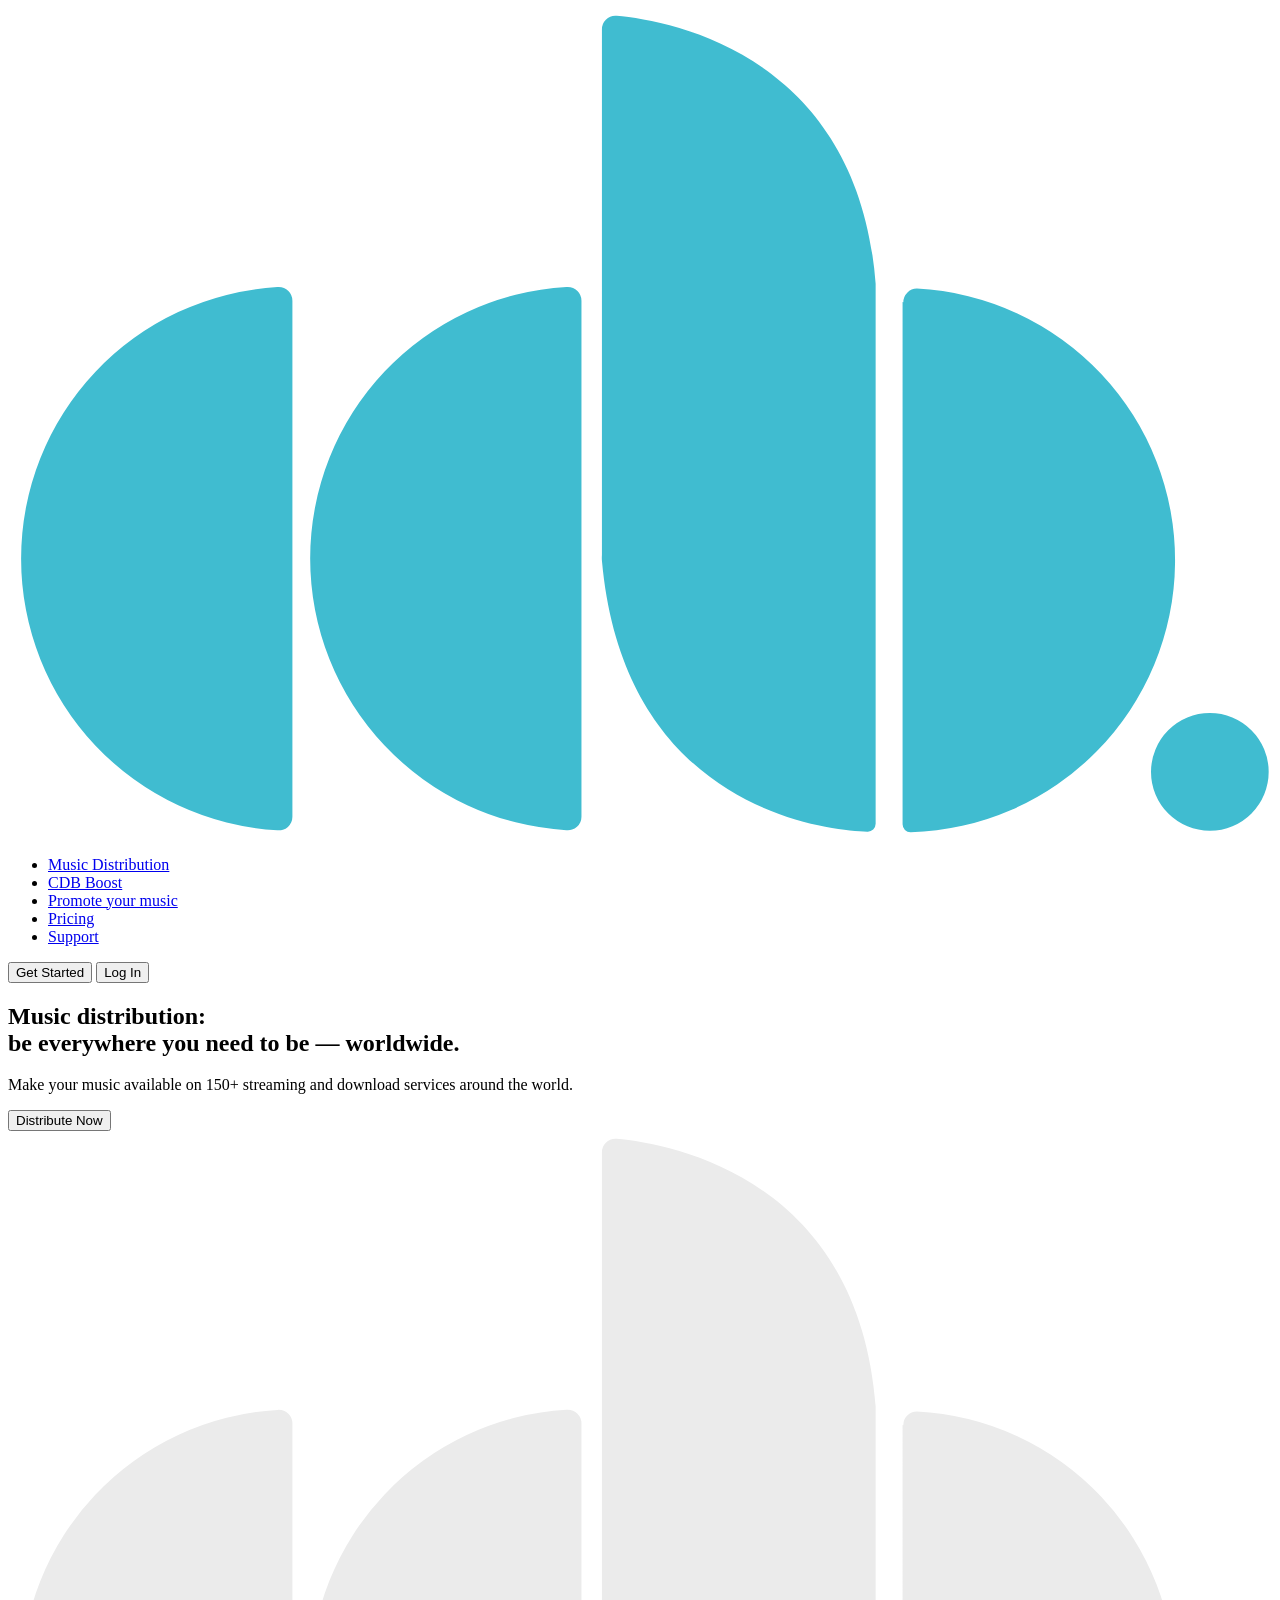
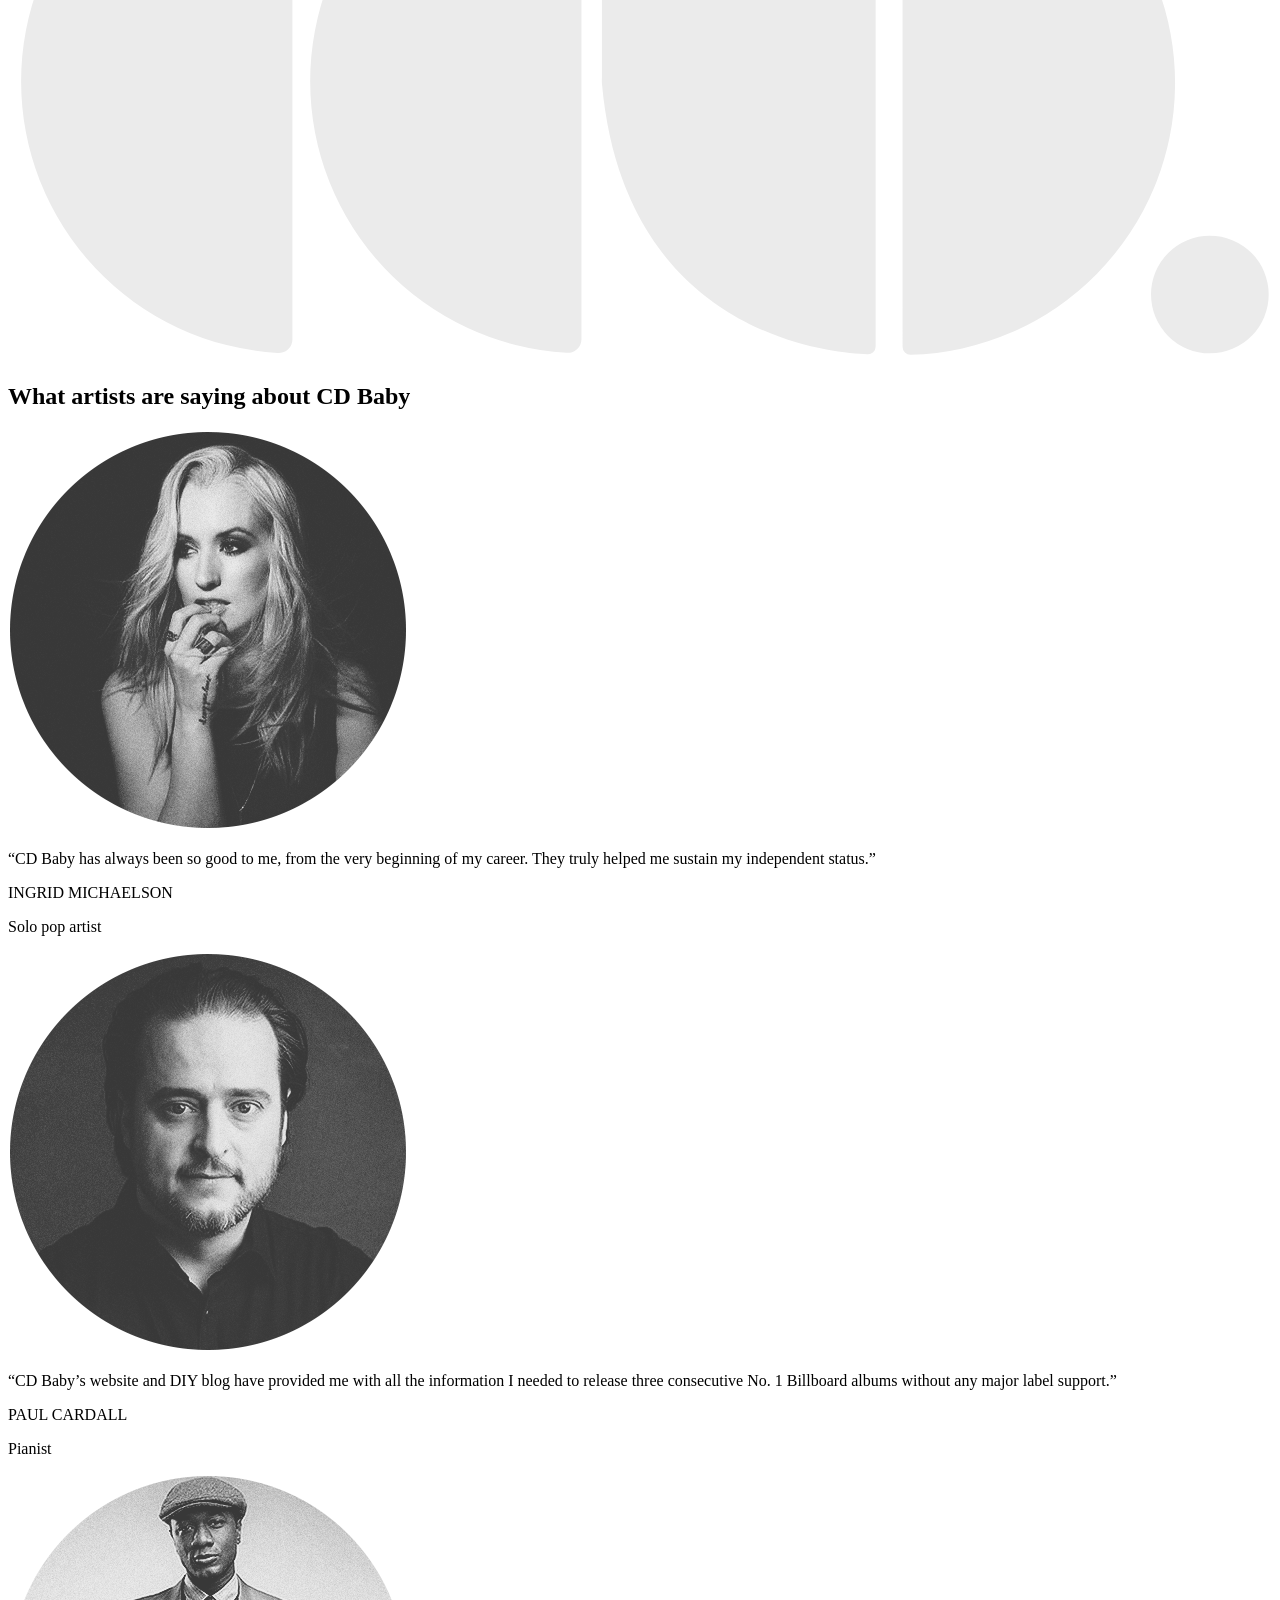
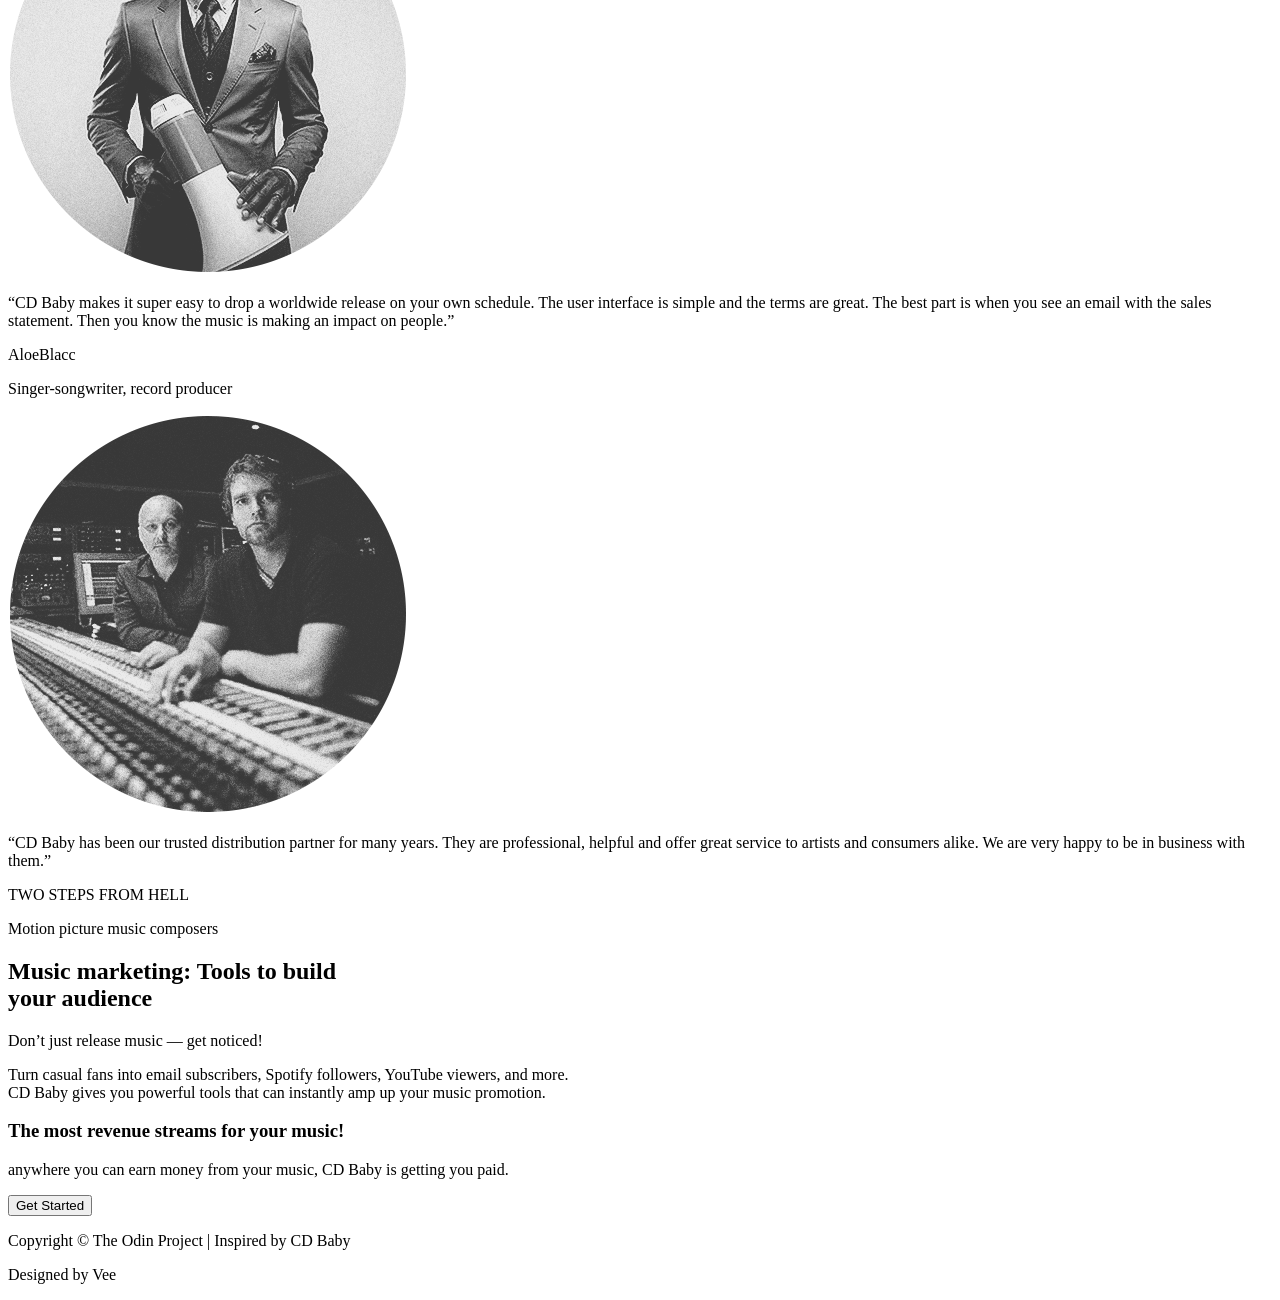
==== index.html @ 33a7b260 "Rename index.min.html to index.html" ====
<!DOCTYPE html><html lang="en"><head><meta charset="UTF-8"><meta name="viewport" content="width=device-width,initial-scale=1"><title>CD Baby</title><link rel="stylesheet" href="styles.css"><link rel="icon" type="image/x-icon" href="images/logo.svg"><!-- fonts --><link rel="preconnect" href="https://fonts.googleapis.com"><link rel="preconnect" href="https://fonts.gstatic.com" crossorigin><link href="https://fonts.googleapis.com/css2?family=Sora&display=swap" rel="stylesheet"></head><body><header><nav><div class="logo"><img src="images/logo.svg" alt="CD Baby"></div><ul class="nav-links"><li class="nav-items"><a href="#">Music Distribution</a></li><li class="nav-items"><a href="#">CDB Boost</a></li><li class="nav-items"><a href="#">Promote your music</a></li><li class="nav-items"><a href="#">Pricing</a></li><li class="nav-items"><a href="#">Support</a></li></ul><div class="btns"><button class="btn get-started">Get Started</button> <button class="btn log-in">Log In</button></div></nav></header><section class="hero"><div class="headline"><h1 class="main-headline">Music distribution:<br>be everywhere you need to be — worldwide.</h1><p class="sub-headline">Make your music available on 150+ streaming and download services around the world.</p><button class="btn btn-color">Distribute Now</button></div><div class="headline-logo-container"><svg data-name="CD Baby logo White" xmlns="http://www.w3.org/2000/svg" viewBox="0 0 84 55" class="headline-logo"><defs><style>.logo-white{fill:#ebebeb}</style></defs><path class="logo-white" d="M17.9,18.54a18.07,18.07,0,0,0,0,36.08.9.9,0,0,0,1-.9V19.44a.91.91,0,0,0-.91-.91h0m19.12,0a18.07,18.07,0,0,0,0,36.08.9.9,0,0,0,1-.9V19.44a.91.91,0,0,0-.91-.91h0m22.25,1V54.21a.53.53,0,0,0,.54.54,18.07,18.07,0,0,0,.41-36.11h0a.9.9,0,0,0-.9.91M39.47,1.4c0,5.43,0,32.45,0,34.94a2.3,2.3,0,0,0,0,.37c1.47,16.43,14.73,17.91,17.63,18a.52.52,0,0,0,.56-.53V31s0-10.65,0-12.28c0-.13,0-.27,0-.41C56.49,3.09,44.05.85,40.45.52h-.09a.89.89,0,0,0-.89.89"></path><path class="logo-white" d="M83.78,50.73a3.91,3.91,0,1,1-3.91-3.9,3.91,3.91,0,0,1,3.91,3.9"></path></svg></div></section><section class="testimonial"><h2 class="testimonial-header">What artists are saying about CD Baby</h2><div class="artists"><div class="artist ingridmichaelson"><img src="images/artists/IngridMichaelson.png" alt=""><div class="testimonial-text"><p class="text">“CD Baby has always been so good to me, from the very beginning of my career. They truly helped me sustain my independent status.”</p><p class="name">INGRID MICHAELSON</p><p class="role">Solo pop artist</p></div></div><div class="artist ingridmichaelson"><img src="images/artists/PaulCardall.png" alt=""><div class="testimonial-text"><p class="text">“CD Baby’s website and DIY blog have provided me with all the information I needed to release three consecutive No. 1 Billboard albums without any major label support.”</p><p class="name">PAUL CARDALL</p><p class="role">Pianist</p></div></div></div><div class="artists"><div class="artist ingridmichaelson"><img src="images/artists/AloeBlacc.png" alt=""><div class="testimonial-text"><p class="text">“CD Baby makes it super easy to drop a worldwide release on your own schedule. The user interface is simple and the terms are great. The best part is when you see an email with the sales statement. Then you know the music is making an impact on people.”</p><p class="name">AloeBlacc</p><p class="role">Singer-songwriter, record producer</p></div></div><div class="artist ingridmichaelson"><img src="images/artists/TwoSteps.png" alt=""><div class="testimonial-text"><p class="text">“CD Baby has been our trusted distribution partner for many years. They are professional, helpful and offer great service to artists and consumers alike. We are very happy to be in business with them.”</p><p class="name">TWO STEPS FROM HELL</p><p class="role">Motion picture music composers</p></div></div></div></section><section class="marketing"><h2 class="marketing-header">Music marketing: Tools to build<br>your audience</h2><p class="sub-header">Don’t just release music — get noticed!</p><p class="text">Turn casual fans into email subscribers, Spotify followers, YouTube viewers, and more.<br>CD Baby gives you powerful tools that can instantly amp up your music promotion.</p></section><section class="get-start"><div class="box"><div class="text"><h3>The most revenue streams for your music!</h3><p>anywhere you can earn money from your music, CD Baby is getting you paid.</p></div><button class="btn">Get Started</button></div></section><footer><p class="copyright">Copyright &copy; The Odin Project | Inspired by CD Baby</p><p class="vee">Designed by Vee</p></footer></body></html>
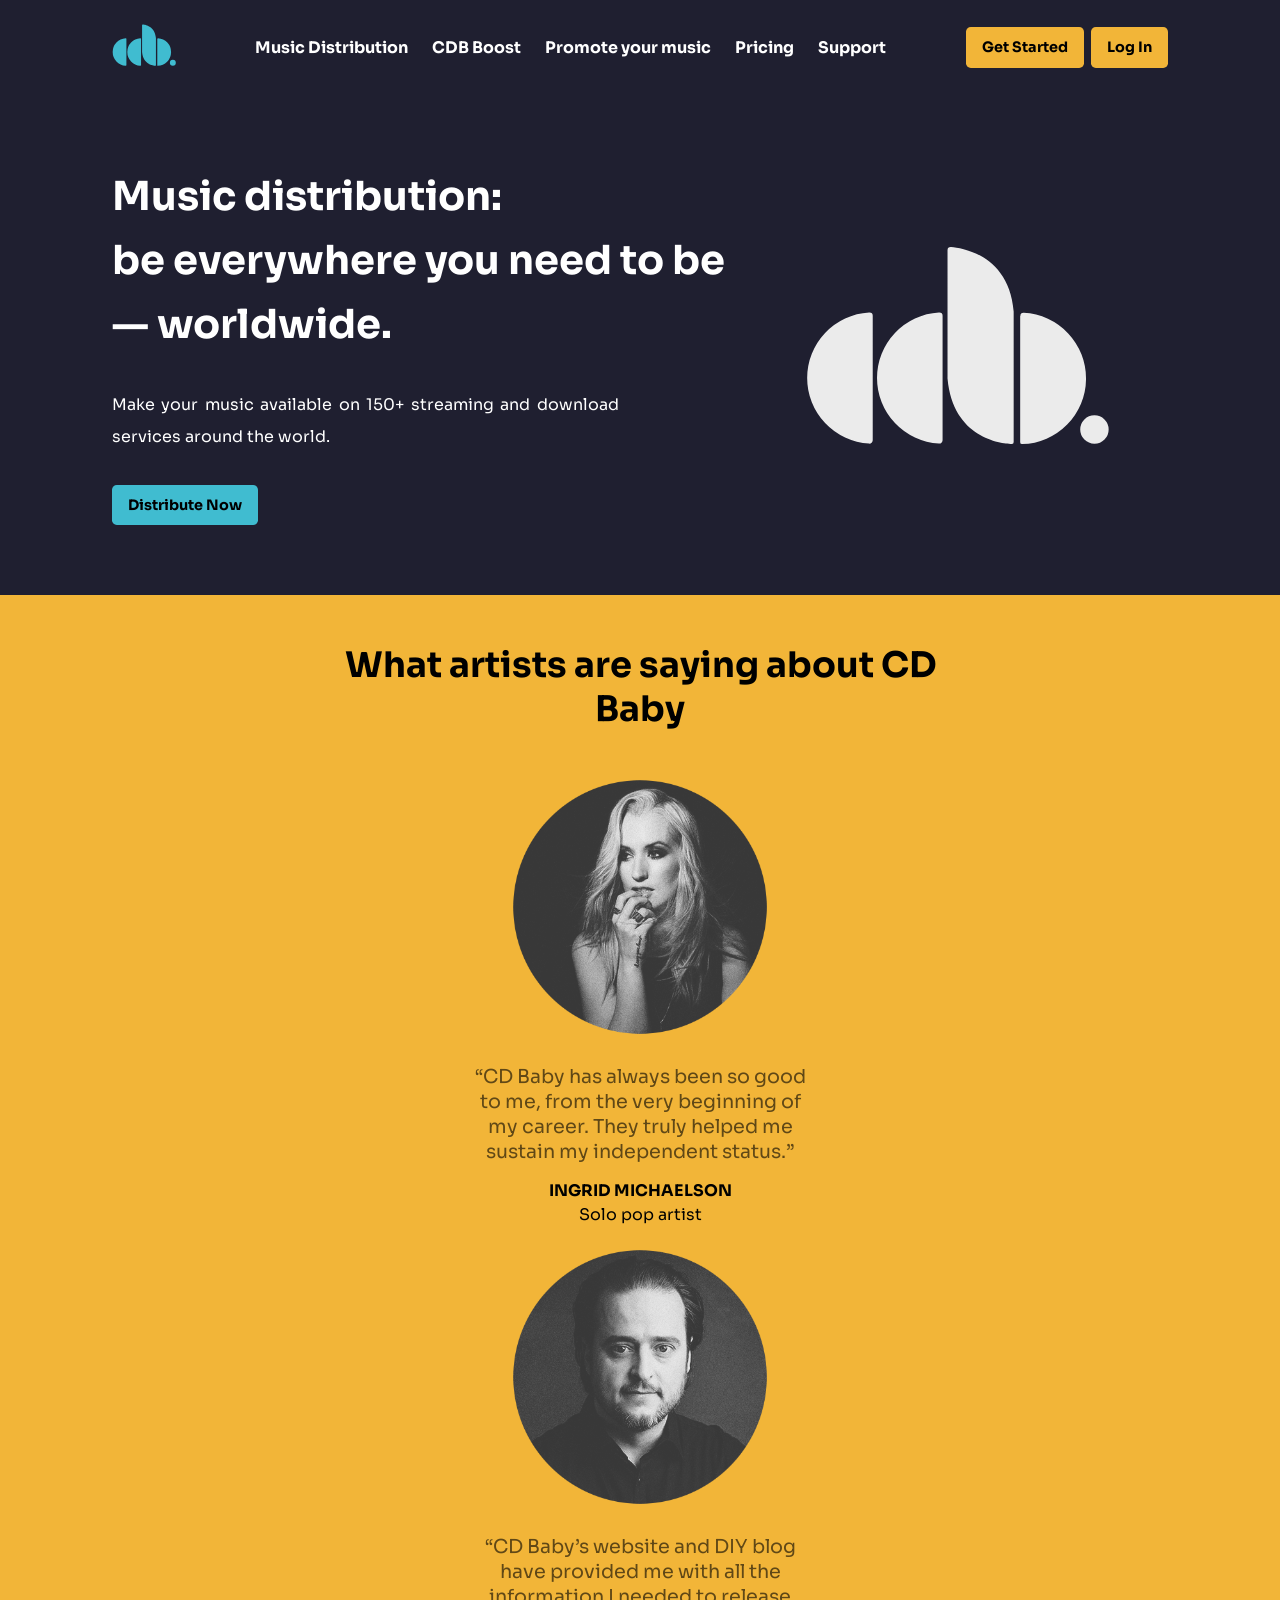
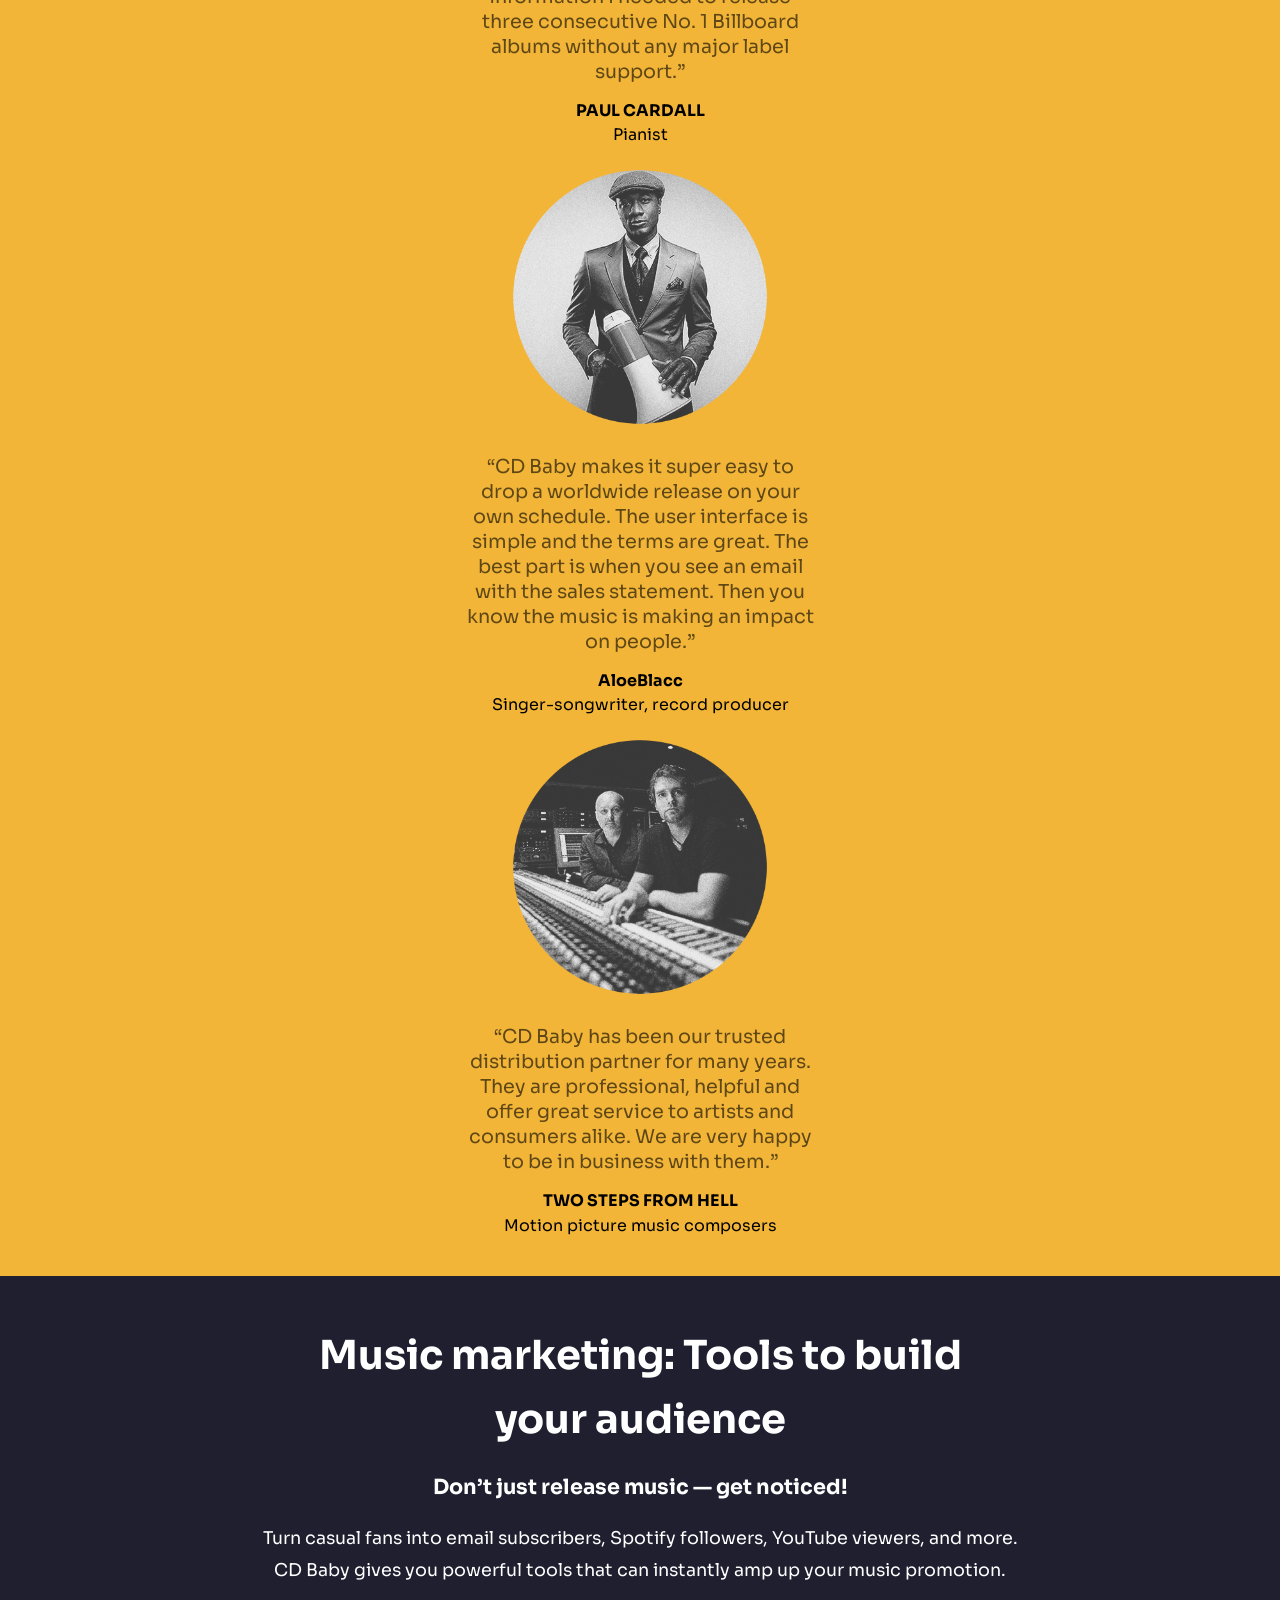
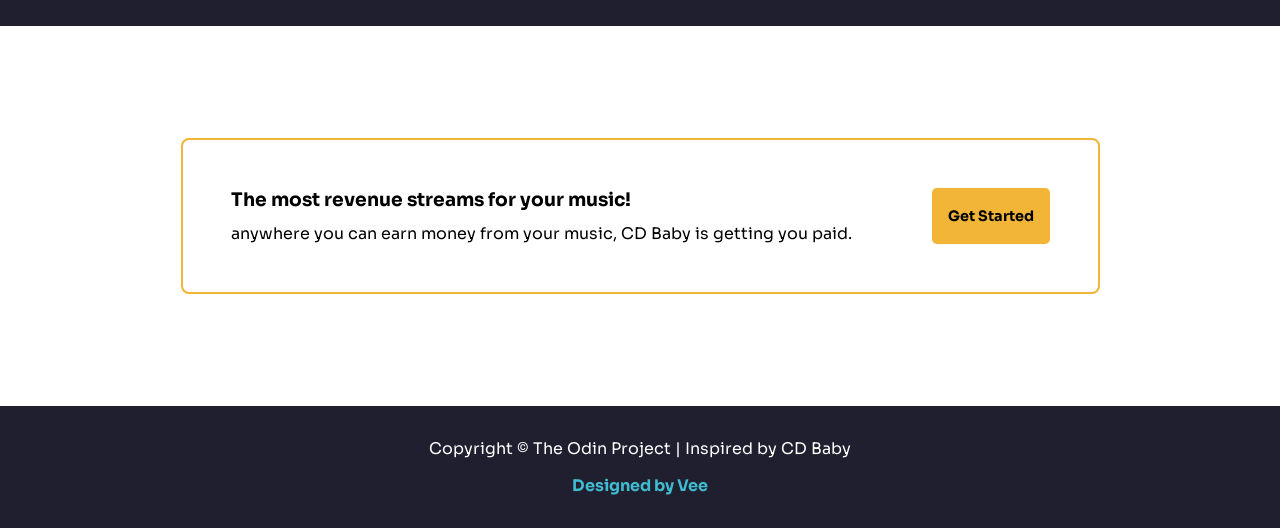
==== commit 13f2531c: "Fix href from styles.css to styles.min.css" ====
--- a/index.html
+++ b/index.html
@@ -1 +1 @@
-<!DOCTYPE html><html lang="en"><head><meta charset="UTF-8"><meta name="viewport" content="width=device-width,initial-scale=1"><title>CD Baby</title><link rel="stylesheet" href="styles.css"><link rel="icon" type="image/x-icon" href="images/logo.svg"><!-- fonts --><link rel="preconnect" href="https://fonts.googleapis.com"><link rel="preconnect" href="https://fonts.gstatic.com" crossorigin><link href="https://fonts.googleapis.com/css2?family=Sora&display=swap" rel="stylesheet"></head><body><header><nav><div class="logo"><img src="images/logo.svg" alt="CD Baby"></div><ul class="nav-links"><li class="nav-items"><a href="#">Music Distribution</a></li><li class="nav-items"><a href="#">CDB Boost</a></li><li class="nav-items"><a href="#">Promote your music</a></li><li class="nav-items"><a href="#">Pricing</a></li><li class="nav-items"><a href="#">Support</a></li></ul><div class="btns"><button class="btn get-started">Get Started</button> <button class="btn log-in">Log In</button></div></nav></header><section class="hero"><div class="headline"><h1 class="main-headline">Music distribution:<br>be everywhere you need to be — worldwide.</h1><p class="sub-headline">Make your music available on 150+ streaming and download services around the world.</p><button class="btn btn-color">Distribute Now</button></div><div class="headline-logo-container"><svg data-name="CD Baby logo White" xmlns="http://www.w3.org/2000/svg" viewBox="0 0 84 55" class="headline-logo"><defs><style>.logo-white{fill:#ebebeb}</style></defs><path class="logo-white" d="M17.9,18.54a18.07,18.07,0,0,0,0,36.08.9.9,0,0,0,1-.9V19.44a.91.91,0,0,0-.91-.91h0m19.12,0a18.07,18.07,0,0,0,0,36.08.9.9,0,0,0,1-.9V19.44a.91.91,0,0,0-.91-.91h0m22.25,1V54.21a.53.53,0,0,0,.54.54,18.07,18.07,0,0,0,.41-36.11h0a.9.9,0,0,0-.9.91M39.47,1.4c0,5.43,0,32.45,0,34.94a2.3,2.3,0,0,0,0,.37c1.47,16.43,14.73,17.91,17.63,18a.52.52,0,0,0,.56-.53V31s0-10.65,0-12.28c0-.13,0-.27,0-.41C56.49,3.09,44.05.85,40.45.52h-.09a.89.89,0,0,0-.89.89"></path><path class="logo-white" d="M83.78,50.73a3.91,3.91,0,1,1-3.91-3.9,3.91,3.91,0,0,1,3.91,3.9"></path></svg></div></section><section class="testimonial"><h2 class="testimonial-header">What artists are saying about CD Baby</h2><div class="artists"><div class="artist ingridmichaelson"><img src="images/artists/IngridMichaelson.png" alt=""><div class="testimonial-text"><p class="text">“CD Baby has always been so good to me, from the very beginning of my career. They truly helped me sustain my independent status.”</p><p class="name">INGRID MICHAELSON</p><p class="role">Solo pop artist</p></div></div><div class="artist ingridmichaelson"><img src="images/artists/PaulCardall.png" alt=""><div class="testimonial-text"><p class="text">“CD Baby’s website and DIY blog have provided me with all the information I needed to release three consecutive No. 1 Billboard albums without any major label support.”</p><p class="name">PAUL CARDALL</p><p class="role">Pianist</p></div></div></div><div class="artists"><div class="artist ingridmichaelson"><img src="images/artists/AloeBlacc.png" alt=""><div class="testimonial-text"><p class="text">“CD Baby makes it super easy to drop a worldwide release on your own schedule. The user interface is simple and the terms are great. The best part is when you see an email with the sales statement. Then you know the music is making an impact on people.”</p><p class="name">AloeBlacc</p><p class="role">Singer-songwriter, record producer</p></div></div><div class="artist ingridmichaelson"><img src="images/artists/TwoSteps.png" alt=""><div class="testimonial-text"><p class="text">“CD Baby has been our trusted distribution partner for many years. They are professional, helpful and offer great service to artists and consumers alike. We are very happy to be in business with them.”</p><p class="name">TWO STEPS FROM HELL</p><p class="role">Motion picture music composers</p></div></div></div></section><section class="marketing"><h2 class="marketing-header">Music marketing: Tools to build<br>your audience</h2><p class="sub-header">Don’t just release music — get noticed!</p><p class="text">Turn casual fans into email subscribers, Spotify followers, YouTube viewers, and more.<br>CD Baby gives you powerful tools that can instantly amp up your music promotion.</p></section><section class="get-start"><div class="box"><div class="text"><h3>The most revenue streams for your music!</h3><p>anywhere you can earn money from your music, CD Baby is getting you paid.</p></div><button class="btn">Get Started</button></div></section><footer><p class="copyright">Copyright &copy; The Odin Project | Inspired by CD Baby</p><p class="vee">Designed by Vee</p></footer></body></html>+<!DOCTYPE html><html lang="en"><head><meta charset="UTF-8"><meta name="viewport" content="width=device-width,initial-scale=1"><title>CD Baby</title><link rel="stylesheet" href="styles.min.css"><link rel="icon" type="image/x-icon" href="images/logo.svg"><!-- fonts --><link rel="preconnect" href="https://fonts.googleapis.com"><link rel="preconnect" href="https://fonts.gstatic.com" crossorigin><link href="https://fonts.googleapis.com/css2?family=Sora&display=swap" rel="stylesheet"></head><body><header><nav><div class="logo"><img src="images/logo.svg" alt="CD Baby"></div><ul class="nav-links"><li class="nav-items"><a href="#">Music Distribution</a></li><li class="nav-items"><a href="#">CDB Boost</a></li><li class="nav-items"><a href="#">Promote your music</a></li><li class="nav-items"><a href="#">Pricing</a></li><li class="nav-items"><a href="#">Support</a></li></ul><div class="btns"><button class="btn get-started">Get Started</button> <button class="btn log-in">Log In</button></div></nav></header><section class="hero"><div class="headline"><h1 class="main-headline">Music distribution:<br>be everywhere you need to be — worldwide.</h1><p class="sub-headline">Make your music available on 150+ streaming and download services around the world.</p><button class="btn btn-color">Distribute Now</button></div><div class="headline-logo-container"><svg data-name="CD Baby logo White" xmlns="http://www.w3.org/2000/svg" viewBox="0 0 84 55" class="headline-logo"><defs><style>.logo-white{fill:#ebebeb}</style></defs><path class="logo-white" d="M17.9,18.54a18.07,18.07,0,0,0,0,36.08.9.9,0,0,0,1-.9V19.44a.91.91,0,0,0-.91-.91h0m19.12,0a18.07,18.07,0,0,0,0,36.08.9.9,0,0,0,1-.9V19.44a.91.91,0,0,0-.91-.91h0m22.25,1V54.21a.53.53,0,0,0,.54.54,18.07,18.07,0,0,0,.41-36.11h0a.9.9,0,0,0-.9.91M39.47,1.4c0,5.43,0,32.45,0,34.94a2.3,2.3,0,0,0,0,.37c1.47,16.43,14.73,17.91,17.63,18a.52.52,0,0,0,.56-.53V31s0-10.65,0-12.28c0-.13,0-.27,0-.41C56.49,3.09,44.05.85,40.45.52h-.09a.89.89,0,0,0-.89.89"></path><path class="logo-white" d="M83.78,50.73a3.91,3.91,0,1,1-3.91-3.9,3.91,3.91,0,0,1,3.91,3.9"></path></svg></div></section><section class="testimonial"><h2 class="testimonial-header">What artists are saying about CD Baby</h2><div class="artists"><div class="artist ingridmichaelson"><img src="images/artists/IngridMichaelson.png" alt=""><div class="testimonial-text"><p class="text">“CD Baby has always been so good to me, from the very beginning of my career. They truly helped me sustain my independent status.”</p><p class="name">INGRID MICHAELSON</p><p class="role">Solo pop artist</p></div></div><div class="artist ingridmichaelson"><img src="images/artists/PaulCardall.png" alt=""><div class="testimonial-text"><p class="text">“CD Baby’s website and DIY blog have provided me with all the information I needed to release three consecutive No. 1 Billboard albums without any major label support.”</p><p class="name">PAUL CARDALL</p><p class="role">Pianist</p></div></div></div><div class="artists"><div class="artist ingridmichaelson"><img src="images/artists/AloeBlacc.png" alt=""><div class="testimonial-text"><p class="text">“CD Baby makes it super easy to drop a worldwide release on your own schedule. The user interface is simple and the terms are great. The best part is when you see an email with the sales statement. Then you know the music is making an impact on people.”</p><p class="name">AloeBlacc</p><p class="role">Singer-songwriter, record producer</p></div></div><div class="artist ingridmichaelson"><img src="images/artists/TwoSteps.png" alt=""><div class="testimonial-text"><p class="text">“CD Baby has been our trusted distribution partner for many years. They are professional, helpful and offer great service to artists and consumers alike. We are very happy to be in business with them.”</p><p class="name">TWO STEPS FROM HELL</p><p class="role">Motion picture music composers</p></div></div></div></section><section class="marketing"><h2 class="marketing-header">Music marketing: Tools to build<br>your audience</h2><p class="sub-header">Don’t just release music — get noticed!</p><p class="text">Turn casual fans into email subscribers, Spotify followers, YouTube viewers, and more.<br>CD Baby gives you powerful tools that can instantly amp up your music promotion.</p></section><section class="get-start"><div class="box"><div class="text"><h3>The most revenue streams for your music!</h3><p>anywhere you can earn money from your music, CD Baby is getting you paid.</p></div><button class="btn">Get Started</button></div></section><footer><p class="copyright">Copyright &copy; The Odin Project | Inspired by CD Baby</p><p class="vee">Designed by Vee</p></footer></body></html>
--- a/styles.min.css
+++ b/styles.min.css
@@ -0,0 +1 @@
+*{padding:0;margin:0;box-sizing:border-box;font-family:Sora,sans-serif}body{background-color:#1f1f30;margin-bottom:0}nav{display:flex;justify-content:space-between;align-items:center;padding:1.5rem 7rem;flex-wrap:wrap}.logo{width:4rem}.nav-links{display:flex;gap:1.5rem;list-style-type:none}.nav-items a{color:#fff;font-weight:700;text-decoration:none;transition:.2s}.nav-items a:hover{color:#d7d7d7}.btn{background-color:#f2b538;padding:.7rem 1rem;font-weight:700;border:0;border-radius:.3rem;transition:.4s;font-size:.9rem;cursor:pointer}.btn:hover{background-color:#e6a31d}.get-started{margin-right:.2rem}.hero{height:500px;display:flex;justify-content:space-between;align-items:center;padding:1.5rem 7rem}.headline{color:#fff;width:60%}.main-headline{font-size:2.5rem;line-height:4rem}.sub-headline{text-align:justify;width:80%;line-height:2rem;margin:2rem 0}.btn-color{background-color:#40bcd0}.headline-logo{height:12.5rem}.headline-logo-container{width:40%;display:flex;justify-content:center;align-items:center}.testimonial{background-color:#f2b538;padding:0 20rem 1rem}.testimonial-header{padding:3rem 0;text-align:center;font-size:2.2rem}.artists{display:flex;justify-content:space-evenly;flex-wrap:wrap}.artist{text-align:center;width:22rem}.artist img{height:16rem}.testimonial-text{margin:1.5rem 0}.testimonial-text .text{font-size:1.2rem;opacity:.6}.testimonial-text .name{margin:1rem 0 .2rem;font-weight:700}.testimonial-text .role{font-size:1rem}.marketing{padding:3rem 0 2.5rem;text-align:center;color:#fff}.marketing-header{font-size:2.5rem;line-height:4rem}.marketing .sub-header{font-size:1.3rem;font-weight:700;padding:1.4rem 0}.marketing .text{font-size:1.1rem;line-height:2rem}.get-start{background-color:#fff;padding:7rem;display:flex;justify-content:center}.box{display:flex;gap:5rem;padding:3rem;border:2px solid #f2b538;border-radius:.5rem}.get-start h3{margin-bottom:.7rem}footer{padding:2rem;text-align:center;color:#fff}footer .copyright{margin-bottom:1rem}.vee{font-weight:700;color:#40bcd0}
